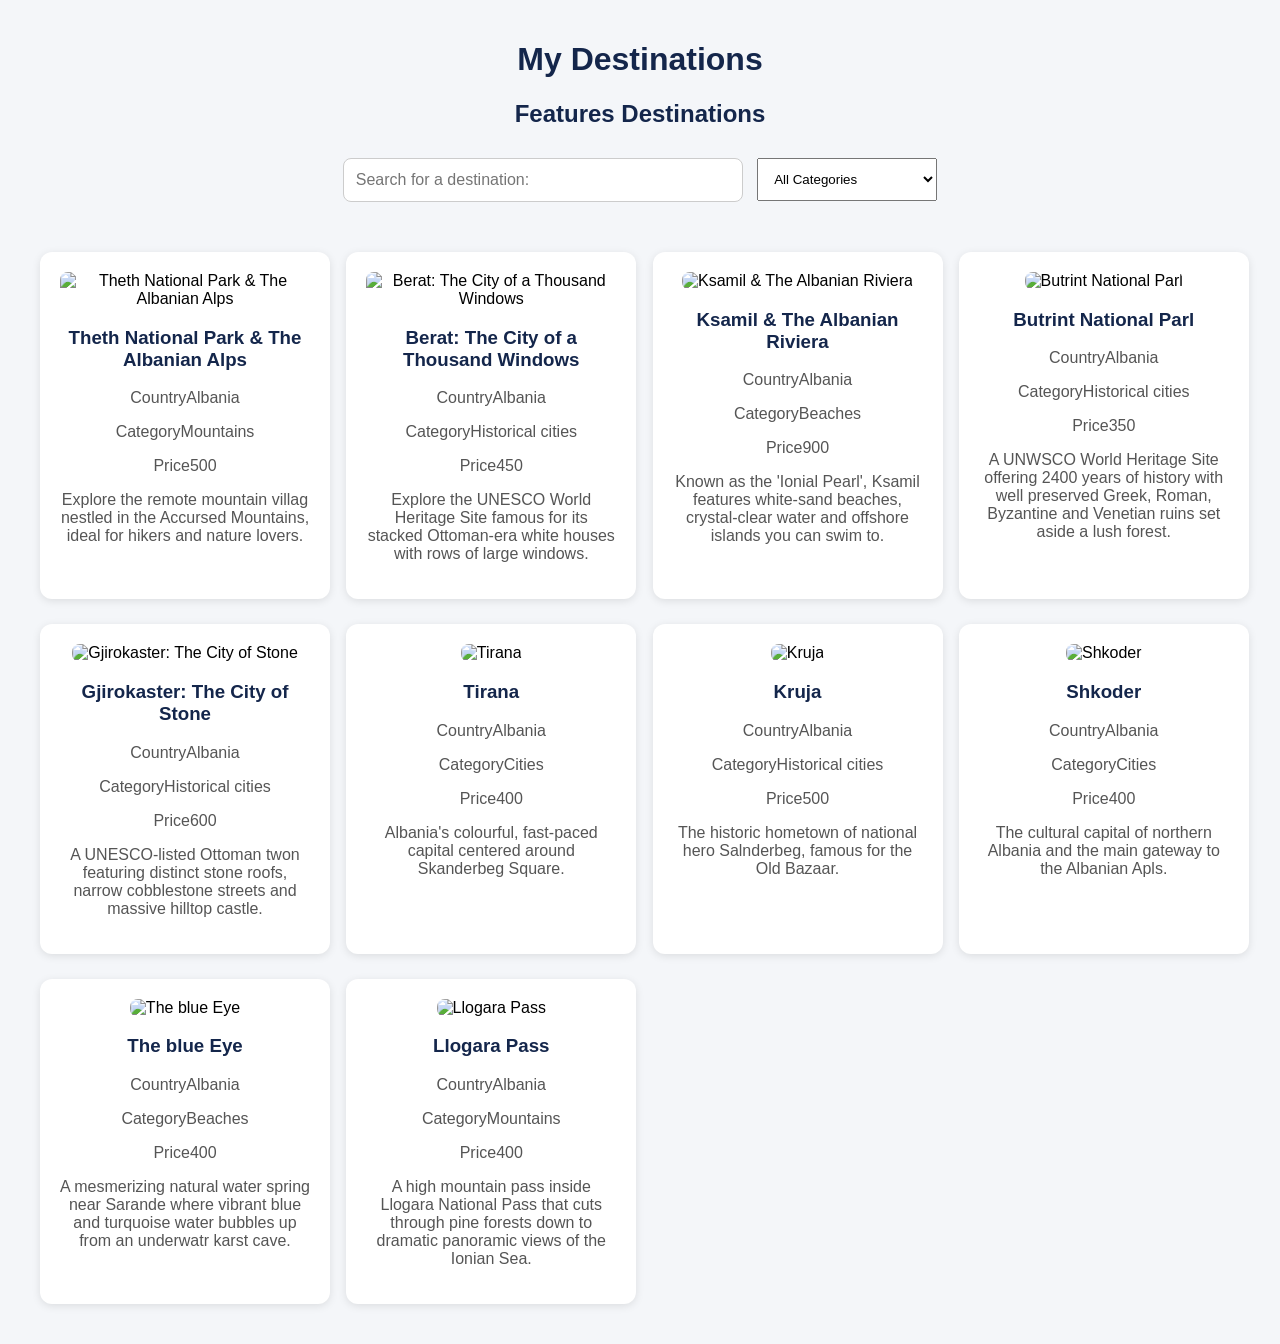
==== index.html @ 9af8e356 "Updated Homepage" ====
<!DOCTYPE html>
<html lang = "en">
    <head>
        <meta charset= "UTF-8">
        <title>Travel Explorer</title>
    </head>

    <body>
        <h1>My Destinations</h1>

        <h2>Features Destinations</h2>

        <!--search bar-->
        <section class = "search-section">
            <input
                type = "text"
                id = "searchInput"
                placeholder = "Search for a destination: "
            >
            <!--dropdown menu-->
            <select id = "categoryFilter">
                <option value = "all">All Categories</option>
                <option value = "beaches">Beaches</option>
                <option value = "mountains">Mountains</option>
                <option value = "historical cities">Historical Cities</option>
                <option value = "cities">Cities</option>
            </select>
        </section>

        <div id = "featured-container"></featured-conatiner></div> <!--empty container where ill insert the destination cards-->

        <script src = "js/data.js"></script>
        <script src = "js/main.js"></script>
        <link rel = "stylesheet" href = "css/style.css">
    </body>
</html>
---- css/style.css ----
/* general page styling */
body{
    font-family: Arial, sans-serif;
    margin: 0;
    padding: 20px;
    background-color: #f4f6f9;
}

/* main heading */
h1, h2 {
    text-align: center;
    color: #14264B;
}

/*destination container */
#featured-container{
    flex-wrap: wrap;
    justify-content: center;
    gap: 25px;
    padding: 20px;
    margin-top: 30px;
    display: grid;   /*grid layout*/
    grid-template-columns: repeat(auto-fit, minmax(250px, 1fr));
    /*repest-repeats the columns
    auto-fit-adjusts the nr of columns depending onavailable spave
    mnimax-makes sure cards dont become too narrow
    gap creates space between the cards*/
}

/* individual destination cards */
.destination-card{
    background-color: white;
    width: 250px;
    padding: 20px;
    border-radius: 12px;
    box-shadow: 0 2px 8px rgba(0, 0, 0, 0.1);
    text-align: center;
    transition: transform 0.3s ease, box-shadow 0.3s ease;
}

.destination-card img{
    width: 100%;
    height: 180px;
    object-fit: cover;
    border-radius: 8px;
}
.destination-card:hover{
    transform: translateY(-5px);
    box-shadow: 0 6px 15px rgba(0, 0, 0, 0.2);
}

/* card headings */
.destination-card h3{
    color: #14264B;
}

/* card descriptions */
.destination-card p{
    color: #555;
}
.card img{
    width: 100px;
    height: 180px;
    object-fit: cover;
    border-radius: 8px;
}

.search-section{
    text-align: center;
    margin: 30px 0;
}
#searchInput{
    display: inline-block;
    width: 400px;
    padding: 12px;
    box-sizing: border-box;
    vertical-align: middle;
    border: 1px solid #ccc;
    border-radius: 8px;
    font-size: 16px;
}
#categoryFilter{
    display: inline-block;
    width: 180px;
    padding: 12px;
    margin-left: 10px;
    box-sizing: border-box;
    vertical-align: middle;
}
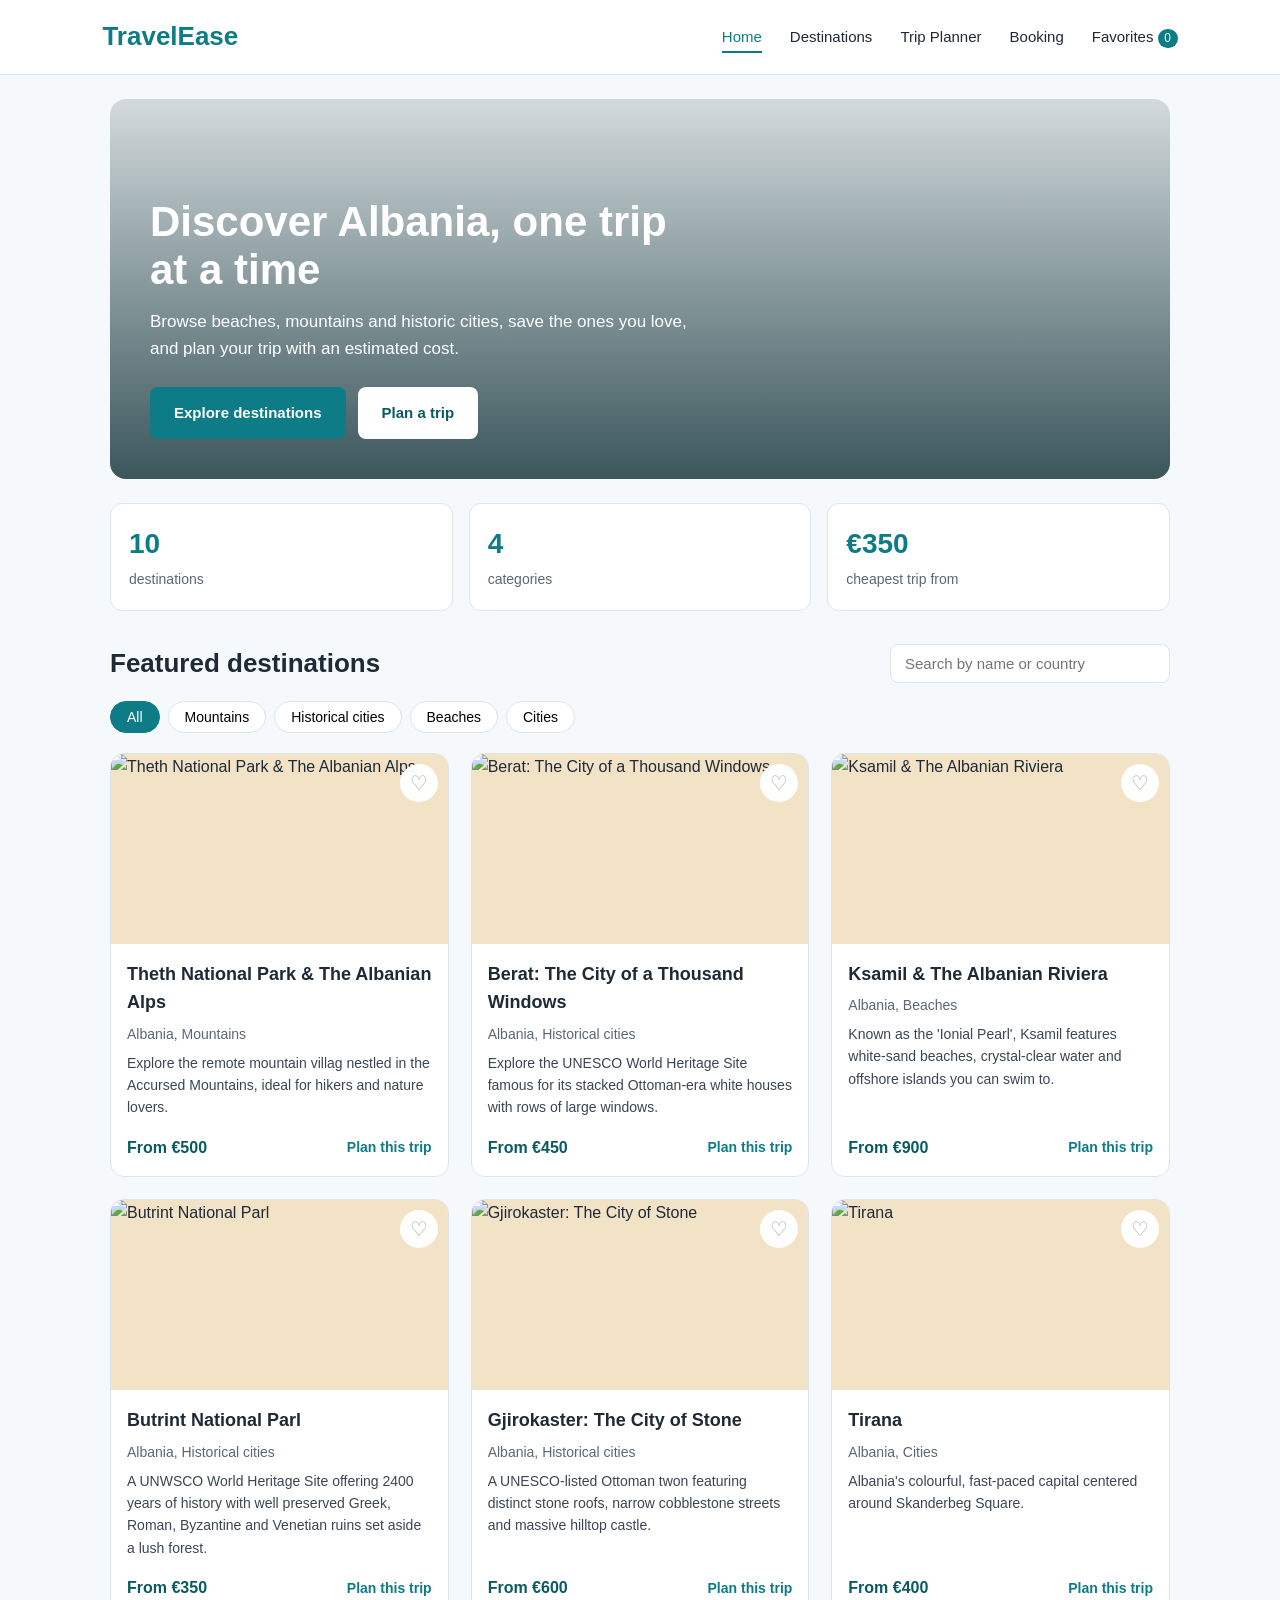
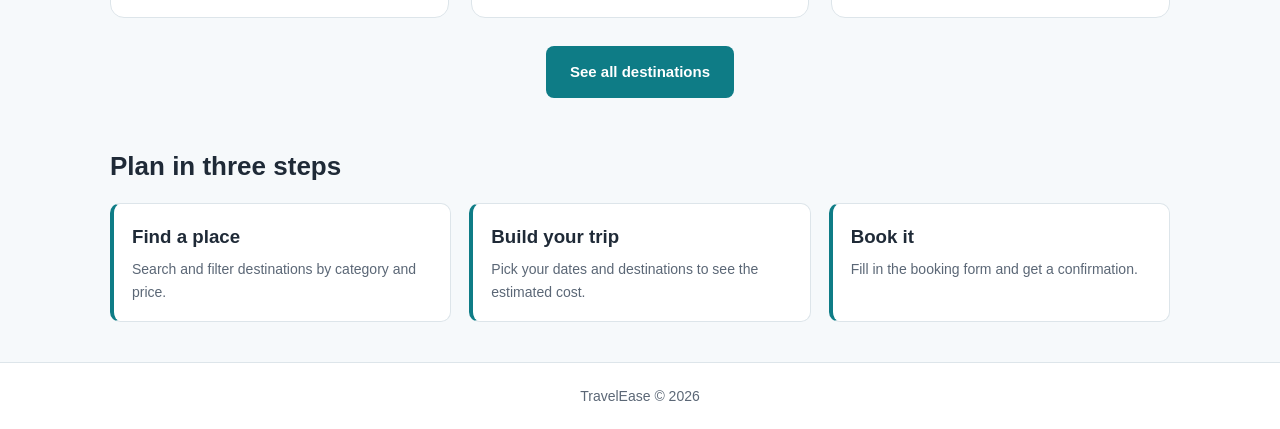
==== commit 07b9a5bc: "final updated project" ====
--- a/index.html
+++ b/index.html
@@ -1,36 +1,85 @@
 <!DOCTYPE html>
-<html lang = "en">
-    <head>
-        <meta charset= "UTF-8">
-        <title>Travel Explorer</title>
-    </head>
+<html lang="en">
+<head>
+    <meta charset="UTF-8">
+    <meta name="viewport" content="width=device-width, initial-scale=1.0">
+    <title>TravelEase | Home</title>
+    <link rel="stylesheet" href="css/style.css">
+</head>
+<body class="site home">
 
-    <body>
-        <h1>My Destinations</h1>
+    <!-- Navigation Bar -->
+    <header class="site-header">
+        <nav class="navbar">
+            <h2 class="logo">TravelEase</h2>
+            <ul class="nav-links">
+                <li><a href="index.html" class="active">Home</a></li>
+                <li><a href="destinations.html">Destinations</a></li>
+                <li><a href="planner.html">Trip Planner</a></li>
+                <li><a href="booking.html">Booking</a></li>
+                <li><a href="favorites.html">Favorites <span id="favCount" class="badge" hidden>0</span></a></li>
+            </ul>
+        </nav>
+    </header>
 
-        <h2>Features Destinations</h2>
-
-        <!--search bar-->
-        <section class = "search-section">
-            <input
-                type = "text"
-                id = "searchInput"
-                placeholder = "Search for a destination: "
-            >
-            <!--dropdown menu-->
-            <select id = "categoryFilter">
-                <option value = "all">All Categories</option>
-                <option value = "beaches">Beaches</option>
-                <option value = "mountains">Mountains</option>
-                <option value = "historical cities">Historical Cities</option>
-                <option value = "cities">Cities</option>
-            </select>
+    <main>
+        <!-- Hero -->
+        <section class="hero" id="hero">
+            <div class="hero-content">
+                <h1>Discover Albania, one trip at a time</h1>
+                <p>Browse beaches, mountains and historic cities, save the ones you love, and plan your trip with an estimated cost.</p>
+                <div class="hero-actions">
+                    <a href="destinations.html" class="btn btn-primary">Explore destinations</a>
+                    <a href="planner.html" class="btn btn-light">Plan a trip</a>
+                </div>
+            </div>
         </section>
 
-        <div id = "featured-container"></featured-conatiner></div> <!--empty container where ill insert the destination cards-->
+        <!-- Quick stats (filled by main.js) -->
+        <section class="stats" id="stats" aria-label="Site summary"></section>
 
-        <script src = "js/data.js"></script>
-        <script src = "js/main.js"></script>
-        <link rel = "stylesheet" href = "css/style.css">
-    </body>
-</html>+        <!-- Featured destinations -->
+        <section class="featured">
+            <div class="section-head">
+                <h2>Featured destinations</h2>
+                <input type="search" id="homeSearch" placeholder="Search by name or country" aria-label="Search destinations">
+            </div>
+
+            <div class="chips" id="chips" role="group" aria-label="Filter by category"></div>
+
+            <div id="featured-container" class="card-grid"></div>
+            <p id="noResults" class="empty" hidden>No destinations match your search. Try another name or category.</p>
+
+            <div class="more">
+                <a href="destinations.html" class="btn btn-primary">See all destinations</a>
+            </div>
+        </section>
+
+        <!-- How it works -->
+        <section class="steps">
+            <h2>Plan in three steps</h2>
+            <div class="steps-grid">
+                <a href="destinations.html" class="step">
+                    <h3>Find a place</h3>
+                    <p>Search and filter destinations by category and price.</p>
+                </a>
+                <a href="planner.html" class="step">
+                    <h3>Build your trip</h3>
+                    <p>Pick your dates and destinations to see the estimated cost.</p>
+                </a>
+                <a href="booking.html" class="step">
+                    <h3>Book it</h3>
+                    <p>Fill in the booking form and get a confirmation.</p>
+                </a>
+            </div>
+        </section>
+    </main>
+
+    <footer class="site-footer">
+        <p>TravelEase &copy; 2026</p>
+    </footer>
+
+    <script src="js/data.js"></script>
+    <script src="js/main.js"></script>
+</body>
+</html>
--- a/css/style.css
+++ b/css/style.css
@@ -1,89 +1,106 @@
-/* general page styling */
-body{
-    font-family: Arial, sans-serif;
-    margin: 0;
-    padding: 20px;
-    background-color: #f4f6f9;
+/* GENERAL (homepage only, so other pages keep their own look) */
+.site, .site * { box-sizing: border-box; }
+.site { margin: 0; font-family: Arial, sans-serif; line-height: 1.6; color: #1f2a37; background: #f6f9fb; }
+.site h1, .site h2, .site h3, .site p, .site ul { margin: 0; padding: 0; }
+.site a { color: inherit; }
+.site :focus-visible { outline: 3px solid #0e7c86; outline-offset: 2px; }
+
+:root { --teal: #0e7c86; --teal-dark: #0a5a62; --sand: #f2e3c6; --ink: #1f2a37; --muted: #5b6776; --line: #dde5ea; }
+
+/* NAVIGATION BAR */
+.site .site-header { background: #fff; border-bottom: 1px solid var(--line); position: sticky; top: 0; z-index: 10; }
+.site .navbar { display: flex; justify-content: space-between; align-items: center; padding: 16px 8%; flex-wrap: wrap; gap: 10px; }
+.site .logo { font-size: 26px; color: var(--teal); }
+.site .nav-links { display: flex; align-items: center; gap: 28px; list-style: none; flex-wrap: wrap; }
+.site .nav-links a { text-decoration: none; font-size: 15px; padding: 6px 0; border-bottom: 2px solid transparent; }
+.site .nav-links a:hover, .site .nav-links a.active { color: var(--teal); border-bottom-color: var(--teal); }
+.site .badge { display: inline-block; min-width: 20px; padding: 0 6px; border-radius: 10px; background: var(--teal); color: #fff; font-size: 12px; text-align: center; }
+
+/* LAYOUT */
+.site main { width: 100%; max-width: 1100px; margin: 0 auto; padding: 24px 20px 40px; }
+
+/* HERO */
+.hero { border-radius: 16px; min-height: 380px; display: flex; align-items: flex-end; padding: 40px; color: #fff;
+        background: linear-gradient(135deg, #0a5a62, #0e7c86 60%, #3fa7a0) center / cover no-repeat; }
+.hero-content { max-width: 560px; }
+.hero h1 { font-size: 42px; line-height: 1.15; margin-bottom: 14px; }
+.hero p { font-size: 17px; margin-bottom: 24px; }
+.hero-actions { display: flex; gap: 12px; flex-wrap: wrap; }
+
+/* BUTTONS */
+.site .btn { display: inline-block; padding: 12px 22px; border-radius: 8px; text-decoration: none; font-weight: bold; font-size: 15px; border: 2px solid transparent; cursor: pointer; transition: background .2s, color .2s; }
+.site .btn-primary { background: var(--teal); color: #fff; }
+.site .btn-primary:hover { background: var(--teal-dark); }
+.site .btn-light { background: #fff; color: var(--teal-dark); }
+.site .btn-light:hover { background: var(--sand); }
+
+/* STATS */
+.stats { display: grid; grid-template-columns: repeat(auto-fit, minmax(160px, 1fr)); gap: 16px; margin: 24px 0 8px; }
+.stat { background: #fff; border: 1px solid var(--line); border-radius: 12px; padding: 18px; }
+.stat strong { display: block; font-size: 28px; color: var(--teal); }
+.stat span { color: var(--muted); font-size: 14px; }
+
+/* FEATURED */
+.featured { margin-top: 32px; }
+.section-head { display: flex; justify-content: space-between; align-items: center; gap: 16px; flex-wrap: wrap; margin-bottom: 16px; }
+.section-head h2, .steps h2 { font-size: 26px; }
+.site #homeSearch { padding: 10px 14px; border: 1px solid var(--line); border-radius: 8px; font-size: 15px; width: 100%; max-width: 280px; }
+.chips { display: flex; gap: 8px; flex-wrap: wrap; margin-bottom: 20px; }
+.chip { padding: 7px 16px; border-radius: 20px; border: 1px solid var(--line); background: #fff; font-size: 14px; cursor: pointer; }
+.chip:hover { border-color: var(--teal); }
+.chip.active { background: var(--teal); border-color: var(--teal); color: #fff; }
+
+.card-grid { display: grid; grid-template-columns: repeat(auto-fill, minmax(300px, 1fr)); gap: 22px; }
+.home-card { background: #fff; border: 1px solid var(--line); border-radius: 14px; overflow: hidden; display: flex; flex-direction: column; transition: transform .2s, box-shadow .2s; }
+.home-card:hover { transform: translateY(-3px); box-shadow: 0 8px 22px rgba(14, 60, 70, .12); }
+.card-img { position: relative; height: 190px; background: var(--sand); }
+.card-img img { width: 100%; height: 100%; object-fit: cover; display: block; }
+.fav-btn { position: absolute; top: 10px; right: 10px; width: 38px; height: 38px; border-radius: 50%; border: none; background: rgba(255,255,255,.95); font-size: 20px; line-height: 1; cursor: pointer; color: #9aa5b1; }
+.fav-btn[aria-pressed="true"] { color: #d63a4a; }
+.card-body { padding: 16px; display: flex; flex-direction: column; gap: 6px; flex: 1; }
+.card-body h3 { font-size: 18px; }
+.card-meta { color: var(--muted); font-size: 14px; }
+.card-body p.desc { font-size: 14px; color: #3b4654; }
+.card-foot { display: flex; justify-content: space-between; align-items: center; margin-top: auto; padding-top: 10px; }
+.price { font-weight: bold; color: var(--teal-dark); }
+.card-foot a { font-size: 14px; color: var(--teal); font-weight: bold; text-decoration: none; }
+.card-foot a:hover { text-decoration: underline; }
+.empty { text-align: center; color: var(--muted); padding: 30px 0; }
+.more { text-align: center; margin-top: 28px; }
+
+/* STEPS */
+.steps { margin-top: 48px; }
+.steps h2 { margin-bottom: 16px; }
+.steps-grid { display: grid; grid-template-columns: repeat(auto-fit, minmax(220px, 1fr)); gap: 18px; }
+.step { background: #fff; border: 1px solid var(--line); border-left: 4px solid var(--teal); border-radius: 10px; padding: 18px; text-decoration: none; }
+.step h3 { margin-bottom: 6px; }
+.step p { color: var(--muted); font-size: 14px; }
+.step:hover { background: #eef7f8; }
+
+/* FOOTER */
+.site-footer { text-align: center; padding: 22px; color: var(--muted); font-size: 14px; border-top: 1px solid var(--line); background: #fff; }
+
+@media (max-width: 600px) {
+    .hero { padding: 24px; min-height: 320px; }
+    .hero h1 { font-size: 30px; }
+    .site .nav-links { gap: 16px; }
 }
+@media (prefers-reduced-motion: reduce) { .site * { transition: none !important; } }
 
-/* main heading */
-h1, h2 {
-    text-align: center;
-    color: #14264B;
-}
 
-/*destination container */
-#featured-container{
-    flex-wrap: wrap;
-    justify-content: center;
-    gap: 25px;
-    padding: 20px;
-    margin-top: 30px;
-    display: grid;   /*grid layout*/
-    grid-template-columns: repeat(auto-fit, minmax(250px, 1fr));
-    /*repest-repeats the columns
-    auto-fit-adjusts the nr of columns depending onavailable spave
-    mnimax-makes sure cards dont become too narrow
-    gap creates space between the cards*/
-}
-
-/* individual destination cards */
-.destination-card{
-    background-color: white;
-    width: 250px;
-    padding: 20px;
-    border-radius: 12px;
-    box-shadow: 0 2px 8px rgba(0, 0, 0, 0.1);
-    text-align: center;
-    transition: transform 0.3s ease, box-shadow 0.3s ease;
-}
-
-.destination-card img{
-    width: 100%;
-    height: 180px;
-    object-fit: cover;
-    border-radius: 8px;
-}
-.destination-card:hover{
-    transform: translateY(-5px);
-    box-shadow: 0 6px 15px rgba(0, 0, 0, 0.2);
-}
-
-/* card headings */
-.destination-card h3{
-    color: #14264B;
-}
-
-/* card descriptions */
-.destination-card p{
-    color: #555;
-}
-.card img{
-    width: 100px;
-    height: 180px;
-    object-fit: cover;
-    border-radius: 8px;
-}
-
-.search-section{
-    text-align: center;
-    margin: 30px 0;
-}
-#searchInput{
-    display: inline-block;
-    width: 400px;
-    padding: 12px;
-    box-sizing: border-box;
-    vertical-align: middle;
-    border: 1px solid #ccc;
-    border-radius: 8px;
-    font-size: 16px;
-}
-#categoryFilter{
-    display: inline-block;
-    width: 180px;
-    padding: 12px;
-    margin-left: 10px;
-    box-sizing: border-box;
-    vertical-align: middle;
-}
+/* SAVED TRIPS / BOOKINGS LISTS (planner and booking pages) */
+.saved-list { display: grid; gap: 12px; }
+.saved-item { display: flex; justify-content: space-between; align-items: center; gap: 16px; flex-wrap: wrap; padding: 14px 16px; border: 1px solid var(--line); border-radius: 12px; background: #fff; }
+.saved-item h3 { font-size: 16px; margin-bottom: 2px; }
+.saved-item p { font-size: 14px; color: var(--muted); }
+.saved-actions { display: flex; gap: 8px; }
+.mini-btn { padding: 8px 14px; border-radius: 8px; border: 1px solid var(--line); background: #fff; cursor: pointer; font-weight: bold; font-size: 14px; font-family: inherit; }
+.mini-btn.primary { background: var(--teal); border-color: var(--teal); color: #fff; }
+.mini-btn.primary:hover { background: var(--teal-dark); }
+.mini-btn.danger { color: #c0392b; border-color: #e6b8b2; }
+.mini-btn.danger:hover { background: #fdf1ef; }
+.save-message { margin-top: 12px; text-align: center; font-weight: bold; color: var(--teal-dark); }
+.my-bookings { max-width: 650px; margin: 40px auto 0; }
+.my-bookings h2 { font-size: 24px; margin-bottom: 4px; }
+.my-bookings-note { color: var(--muted); font-size: 14px; margin-bottom: 14px; }
+.saved-list .empty-message { color: var(--muted); text-align: center; padding: 20px; }
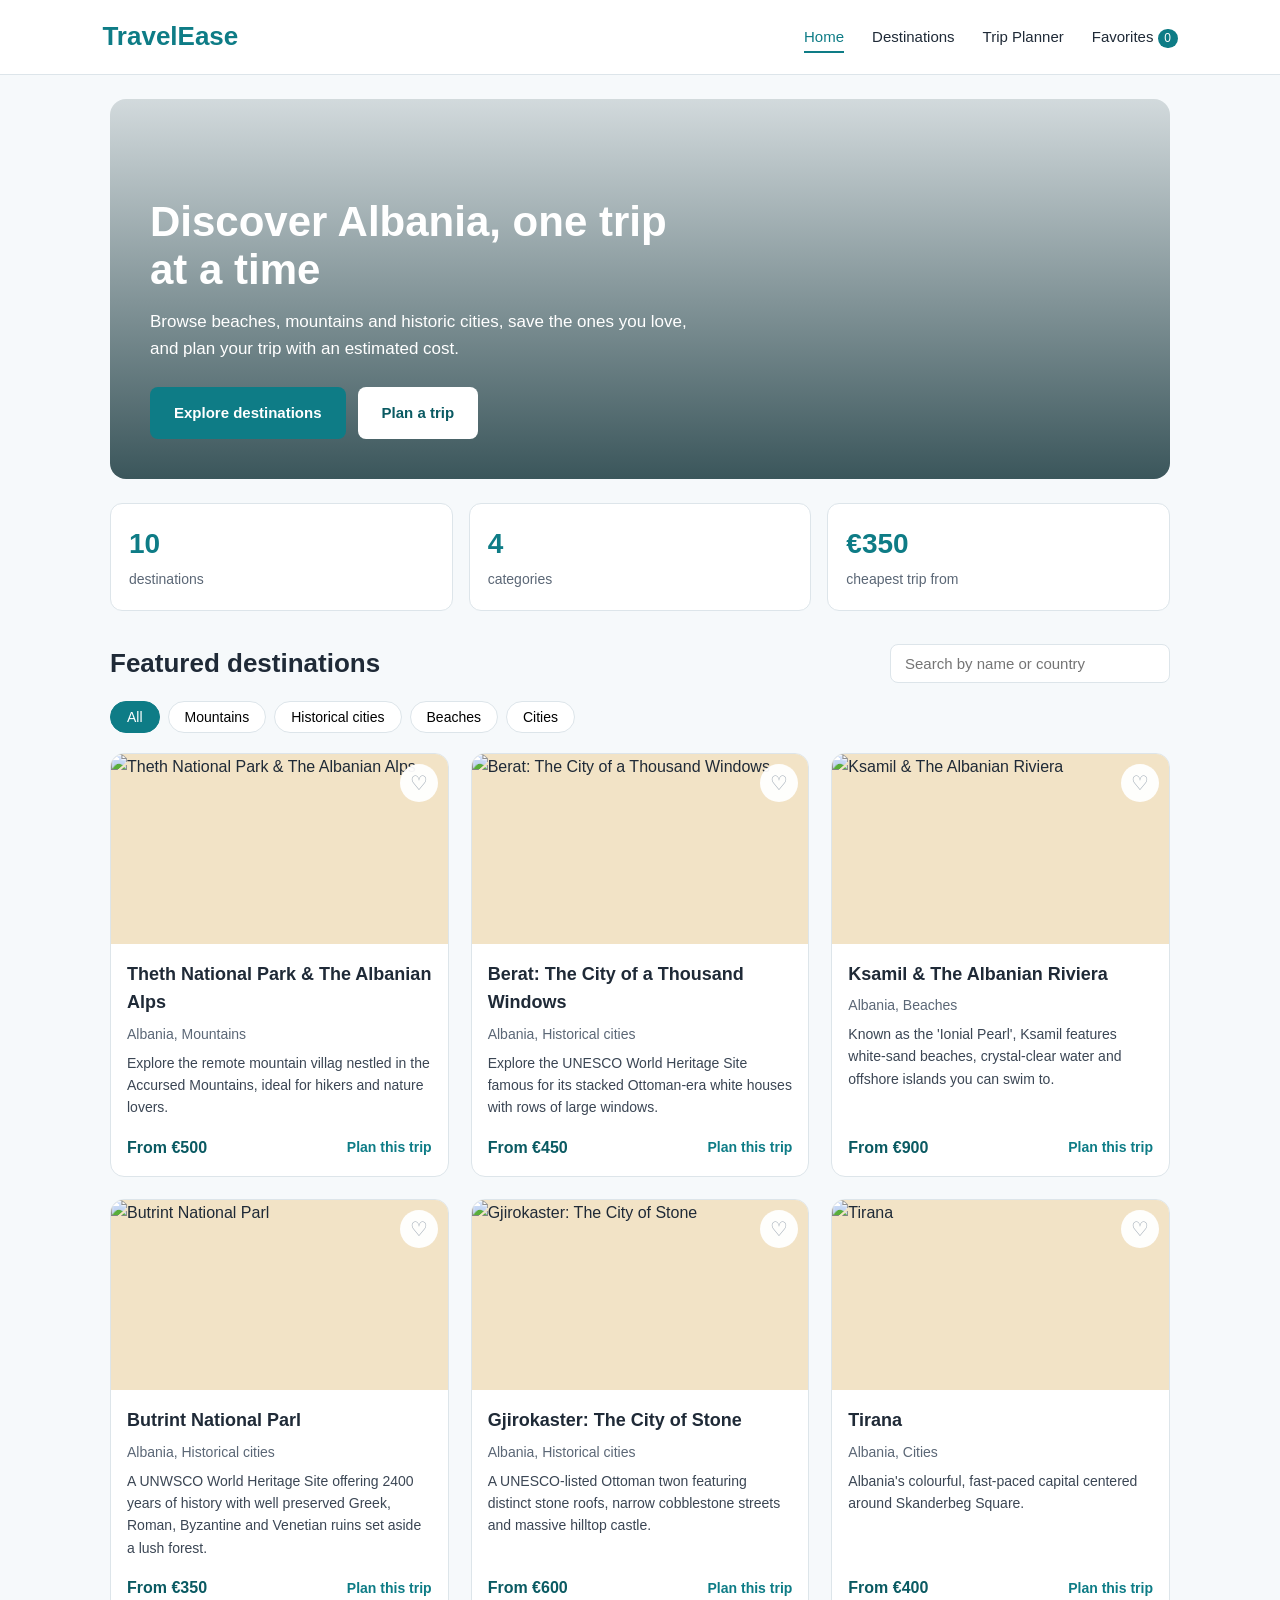
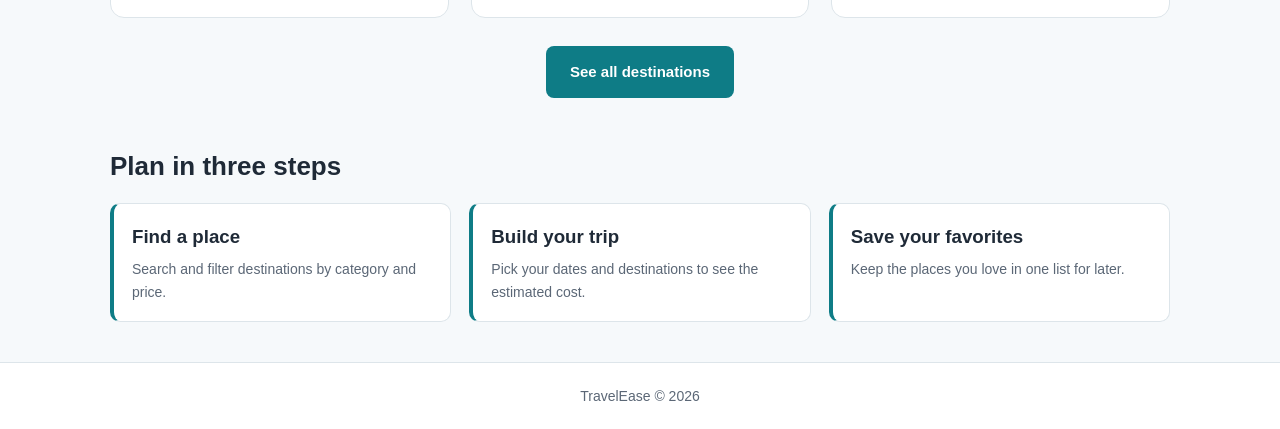
==== commit 28c24e53: "final update 2.0" ====
--- a/index.html
+++ b/index.html
@@ -16,7 +16,6 @@
                 <li><a href="index.html" class="active">Home</a></li>
                 <li><a href="destinations.html">Destinations</a></li>
                 <li><a href="planner.html">Trip Planner</a></li>
-                <li><a href="booking.html">Booking</a></li>
                 <li><a href="favorites.html">Favorites <span id="favCount" class="badge" hidden>0</span></a></li>
             </ul>
         </nav>
@@ -67,9 +66,9 @@
                     <h3>Build your trip</h3>
                     <p>Pick your dates and destinations to see the estimated cost.</p>
                 </a>
-                <a href="booking.html" class="step">
-                    <h3>Book it</h3>
-                    <p>Fill in the booking form and get a confirmation.</p>
+                <a href="favorites.html" class="step">
+                    <h3>Save your favorites</h3>
+                    <p>Keep the places you love in one list for later.</p>
                 </a>
             </div>
         </section>
--- a/css/style.css
+++ b/css/style.css
@@ -1,106 +1,509 @@
 /* GENERAL (homepage only, so other pages keep their own look) */
-.site, .site * { box-sizing: border-box; }
-.site { margin: 0; font-family: Arial, sans-serif; line-height: 1.6; color: #1f2a37; background: #f6f9fb; }
-.site h1, .site h2, .site h3, .site p, .site ul { margin: 0; padding: 0; }
-.site a { color: inherit; }
-.site :focus-visible { outline: 3px solid #0e7c86; outline-offset: 2px; }
-
-:root { --teal: #0e7c86; --teal-dark: #0a5a62; --sand: #f2e3c6; --ink: #1f2a37; --muted: #5b6776; --line: #dde5ea; }
+.site,
+.site * {
+    box-sizing: border-box;
+}
+
+.site {
+    margin: 0;
+    font-family: Arial, sans-serif;
+    line-height: 1.6;
+    color: #1f2a37;
+    background: #f6f9fb;
+}
+
+.site h1,
+.site h2,
+.site h3,
+.site p,
+.site ul {
+    margin: 0;
+    padding: 0;
+}
+
+.site a {
+    color: inherit;
+}
+
+.site :focus-visible {
+    outline: 3px solid #0e7c86;
+    outline-offset: 2px;
+}
+
+:root {
+    --teal: #0e7c86;
+    --teal-dark: #0a5a62;
+    --sand: #f2e3c6;
+    --ink: #1f2a37;
+    --muted: #5b6776;
+    --line: #dde5ea;
+}
+
 
 /* NAVIGATION BAR */
-.site .site-header { background: #fff; border-bottom: 1px solid var(--line); position: sticky; top: 0; z-index: 10; }
-.site .navbar { display: flex; justify-content: space-between; align-items: center; padding: 16px 8%; flex-wrap: wrap; gap: 10px; }
-.site .logo { font-size: 26px; color: var(--teal); }
-.site .nav-links { display: flex; align-items: center; gap: 28px; list-style: none; flex-wrap: wrap; }
-.site .nav-links a { text-decoration: none; font-size: 15px; padding: 6px 0; border-bottom: 2px solid transparent; }
-.site .nav-links a:hover, .site .nav-links a.active { color: var(--teal); border-bottom-color: var(--teal); }
-.site .badge { display: inline-block; min-width: 20px; padding: 0 6px; border-radius: 10px; background: var(--teal); color: #fff; font-size: 12px; text-align: center; }
+.site .site-header {
+    background: #fff;
+    border-bottom: 1px solid var(--line);
+    position: sticky;
+    top: 0;
+    z-index: 10;
+}
+
+.site .navbar {
+    display: flex;
+    justify-content: space-between;
+    align-items: center;
+    padding: 16px 8%;
+    flex-wrap: wrap;
+    gap: 10px;
+}
+
+.site .logo {
+    font-size: 26px;
+    color: var(--teal);
+}
+
+.site .nav-links {
+    display: flex;
+    align-items: center;
+    gap: 28px;
+    list-style: none;
+    flex-wrap: wrap;
+}
+
+.site .nav-links a {
+    text-decoration: none;
+    font-size: 15px;
+    padding: 6px 0;
+    border-bottom: 2px solid transparent;
+}
+
+.site .nav-links a:hover,
+.site .nav-links a.active {
+    color: var(--teal);
+    border-bottom-color: var(--teal);
+}
+
+.site .badge {
+    display: inline-block;
+    min-width: 20px;
+    padding: 0 6px;
+    border-radius: 10px;
+    background: var(--teal);
+    color: #fff;
+    font-size: 12px;
+    text-align: center;
+}
+
 
 /* LAYOUT */
-.site main { width: 100%; max-width: 1100px; margin: 0 auto; padding: 24px 20px 40px; }
+.site main {
+    width: 100%;
+    max-width: 1100px;
+    margin: 0 auto;
+    padding: 24px 20px 40px;
+}
+
 
 /* HERO */
-.hero { border-radius: 16px; min-height: 380px; display: flex; align-items: flex-end; padding: 40px; color: #fff;
-        background: linear-gradient(135deg, #0a5a62, #0e7c86 60%, #3fa7a0) center / cover no-repeat; }
-.hero-content { max-width: 560px; }
-.hero h1 { font-size: 42px; line-height: 1.15; margin-bottom: 14px; }
-.hero p { font-size: 17px; margin-bottom: 24px; }
-.hero-actions { display: flex; gap: 12px; flex-wrap: wrap; }
+.hero {
+    border-radius: 16px;
+    min-height: 380px;
+    display: flex;
+    align-items: flex-end;
+    padding: 40px;
+    color: #fff;
+    background: linear-gradient(135deg, #0a5a62, #0e7c86 60%, #3fa7a0) center / cover no-repeat;
+}
+
+.hero-content {
+    max-width: 560px;
+}
+
+.hero h1 {
+    font-size: 42px;
+    line-height: 1.15;
+    margin-bottom: 14px;
+}
+
+.hero p {
+    font-size: 17px;
+    margin-bottom: 24px;
+}
+
+.hero-actions {
+    display: flex;
+    gap: 12px;
+    flex-wrap: wrap;
+}
+
 
 /* BUTTONS */
-.site .btn { display: inline-block; padding: 12px 22px; border-radius: 8px; text-decoration: none; font-weight: bold; font-size: 15px; border: 2px solid transparent; cursor: pointer; transition: background .2s, color .2s; }
-.site .btn-primary { background: var(--teal); color: #fff; }
-.site .btn-primary:hover { background: var(--teal-dark); }
-.site .btn-light { background: #fff; color: var(--teal-dark); }
-.site .btn-light:hover { background: var(--sand); }
+.site .btn {
+    display: inline-block;
+    padding: 12px 22px;
+    border-radius: 8px;
+    text-decoration: none;
+    font-weight: bold;
+    font-size: 15px;
+    border: 2px solid transparent;
+    cursor: pointer;
+    transition: background .2s, color .2s;
+}
+
+.site .btn-primary {
+    background: var(--teal);
+    color: #fff;
+}
+
+.site .btn-primary:hover {
+    background: var(--teal-dark);
+}
+
+.site .btn-light {
+    background: #fff;
+    color: var(--teal-dark);
+}
+
+.site .btn-light:hover {
+    background: var(--sand);
+}
+
 
 /* STATS */
-.stats { display: grid; grid-template-columns: repeat(auto-fit, minmax(160px, 1fr)); gap: 16px; margin: 24px 0 8px; }
-.stat { background: #fff; border: 1px solid var(--line); border-radius: 12px; padding: 18px; }
-.stat strong { display: block; font-size: 28px; color: var(--teal); }
-.stat span { color: var(--muted); font-size: 14px; }
+.stats {
+    display: grid;
+    grid-template-columns: repeat(auto-fit, minmax(160px, 1fr));
+    gap: 16px;
+    margin: 24px 0 8px;
+}
+
+.stat {
+    background: #fff;
+    border: 1px solid var(--line);
+    border-radius: 12px;
+    padding: 18px;
+}
+
+.stat strong {
+    display: block;
+    font-size: 28px;
+    color: var(--teal);
+}
+
+.stat span {
+    color: var(--muted);
+    font-size: 14px;
+}
+
 
 /* FEATURED */
-.featured { margin-top: 32px; }
-.section-head { display: flex; justify-content: space-between; align-items: center; gap: 16px; flex-wrap: wrap; margin-bottom: 16px; }
-.section-head h2, .steps h2 { font-size: 26px; }
-.site #homeSearch { padding: 10px 14px; border: 1px solid var(--line); border-radius: 8px; font-size: 15px; width: 100%; max-width: 280px; }
-.chips { display: flex; gap: 8px; flex-wrap: wrap; margin-bottom: 20px; }
-.chip { padding: 7px 16px; border-radius: 20px; border: 1px solid var(--line); background: #fff; font-size: 14px; cursor: pointer; }
-.chip:hover { border-color: var(--teal); }
-.chip.active { background: var(--teal); border-color: var(--teal); color: #fff; }
-
-.card-grid { display: grid; grid-template-columns: repeat(auto-fill, minmax(300px, 1fr)); gap: 22px; }
-.home-card { background: #fff; border: 1px solid var(--line); border-radius: 14px; overflow: hidden; display: flex; flex-direction: column; transition: transform .2s, box-shadow .2s; }
-.home-card:hover { transform: translateY(-3px); box-shadow: 0 8px 22px rgba(14, 60, 70, .12); }
-.card-img { position: relative; height: 190px; background: var(--sand); }
-.card-img img { width: 100%; height: 100%; object-fit: cover; display: block; }
-.fav-btn { position: absolute; top: 10px; right: 10px; width: 38px; height: 38px; border-radius: 50%; border: none; background: rgba(255,255,255,.95); font-size: 20px; line-height: 1; cursor: pointer; color: #9aa5b1; }
-.fav-btn[aria-pressed="true"] { color: #d63a4a; }
-.card-body { padding: 16px; display: flex; flex-direction: column; gap: 6px; flex: 1; }
-.card-body h3 { font-size: 18px; }
-.card-meta { color: var(--muted); font-size: 14px; }
-.card-body p.desc { font-size: 14px; color: #3b4654; }
-.card-foot { display: flex; justify-content: space-between; align-items: center; margin-top: auto; padding-top: 10px; }
-.price { font-weight: bold; color: var(--teal-dark); }
-.card-foot a { font-size: 14px; color: var(--teal); font-weight: bold; text-decoration: none; }
-.card-foot a:hover { text-decoration: underline; }
-.empty { text-align: center; color: var(--muted); padding: 30px 0; }
-.more { text-align: center; margin-top: 28px; }
+.featured {
+    margin-top: 32px;
+}
+
+.section-head {
+    display: flex;
+    justify-content: space-between;
+    align-items: center;
+    gap: 16px;
+    flex-wrap: wrap;
+    margin-bottom: 16px;
+}
+
+.section-head h2,
+.steps h2 {
+    font-size: 26px;
+}
+
+.site #homeSearch {
+    padding: 10px 14px;
+    border: 1px solid var(--line);
+    border-radius: 8px;
+    font-size: 15px;
+    width: 100%;
+    max-width: 280px;
+}
+
+.chips {
+    display: flex;
+    gap: 8px;
+    flex-wrap: wrap;
+    margin-bottom: 20px;
+}
+
+.chip {
+    padding: 7px 16px;
+    border-radius: 20px;
+    border: 1px solid var(--line);
+    background: #fff;
+    font-size: 14px;
+    cursor: pointer;
+}
+
+.chip:hover {
+    border-color: var(--teal);
+}
+
+.chip.active {
+    background: var(--teal);
+    border-color: var(--teal);
+    color: #fff;
+}
+
+.card-grid {
+    display: grid;
+    grid-template-columns: repeat(auto-fill, minmax(300px, 1fr));
+    gap: 22px;
+}
+
+.home-card {
+    background: #fff;
+    border: 1px solid var(--line);
+    border-radius: 14px;
+    overflow: hidden;
+    display: flex;
+    flex-direction: column;
+    transition: transform .2s, box-shadow .2s;
+}
+
+.home-card:hover {
+    transform: translateY(-3px);
+    box-shadow: 0 8px 22px rgba(14, 60, 70, .12);
+}
+
+.card-img {
+    position: relative;
+    height: 190px;
+    background: var(--sand);
+}
+
+.card-img img {
+    width: 100%;
+    height: 100%;
+    object-fit: cover;
+    display: block;
+}
+
+.fav-btn {
+    position: absolute;
+    top: 10px;
+    right: 10px;
+    width: 38px;
+    height: 38px;
+    border-radius: 50%;
+    border: none;
+    background: rgba(255,255,255,.95);
+    font-size: 20px;
+    line-height: 1;
+    cursor: pointer;
+    color: #9aa5b1;
+}
+
+.fav-btn[aria-pressed="true"] {
+    color: #d63a4a;
+}
+
+.card-body {
+    padding: 16px;
+    display: flex;
+    flex-direction: column;
+    gap: 6px;
+    flex: 1;
+}
+
+.card-body h3 {
+    font-size: 18px;
+}
+
+.card-meta {
+    color: var(--muted);
+    font-size: 14px;
+}
+
+.card-body p.desc {
+    font-size: 14px;
+    color: #3b4654;
+}
+
+.card-foot {
+    display: flex;
+    justify-content: space-between;
+    align-items: center;
+    margin-top: auto;
+    padding-top: 10px;
+}
+
+.price {
+    font-weight: bold;
+    color: var(--teal-dark);
+}
+
+.card-foot a {
+    font-size: 14px;
+    color: var(--teal);
+    font-weight: bold;
+    text-decoration: none;
+}
+
+.card-foot a:hover {
+    text-decoration: underline;
+}
+
+.empty {
+    text-align: center;
+    color: var(--muted);
+    padding: 30px 0;
+}
+
+.more {
+    text-align: center;
+    margin-top: 28px;
+}
+
 
 /* STEPS */
-.steps { margin-top: 48px; }
-.steps h2 { margin-bottom: 16px; }
-.steps-grid { display: grid; grid-template-columns: repeat(auto-fit, minmax(220px, 1fr)); gap: 18px; }
-.step { background: #fff; border: 1px solid var(--line); border-left: 4px solid var(--teal); border-radius: 10px; padding: 18px; text-decoration: none; }
-.step h3 { margin-bottom: 6px; }
-.step p { color: var(--muted); font-size: 14px; }
-.step:hover { background: #eef7f8; }
+.steps {
+    margin-top: 48px;
+}
+
+.steps h2 {
+    margin-bottom: 16px;
+}
+
+.steps-grid {
+    display: grid;
+    grid-template-columns: repeat(auto-fit, minmax(220px, 1fr));
+    gap: 18px;
+}
+
+.step {
+    background: #fff;
+    border: 1px solid var(--line);
+    border-left: 4px solid var(--teal);
+    border-radius: 10px;
+    padding: 18px;
+    text-decoration: none;
+}
+
+.step h3 {
+    margin-bottom: 6px;
+}
+
+.step p {
+    color: var(--muted);
+    font-size: 14px;
+}
+
+.step:hover {
+    background: #eef7f8;
+}
+
 
 /* FOOTER */
-.site-footer { text-align: center; padding: 22px; color: var(--muted); font-size: 14px; border-top: 1px solid var(--line); background: #fff; }
+.site-footer {
+    text-align: center;
+    padding: 22px;
+    color: var(--muted);
+    font-size: 14px;
+    border-top: 1px solid var(--line);
+    background: #fff;
+}
 
 @media (max-width: 600px) {
-    .hero { padding: 24px; min-height: 320px; }
-    .hero h1 { font-size: 30px; }
-    .site .nav-links { gap: 16px; }
-}
-@media (prefers-reduced-motion: reduce) { .site * { transition: none !important; } }
-
-
-/* SAVED TRIPS / BOOKINGS LISTS (planner and booking pages) */
-.saved-list { display: grid; gap: 12px; }
-.saved-item { display: flex; justify-content: space-between; align-items: center; gap: 16px; flex-wrap: wrap; padding: 14px 16px; border: 1px solid var(--line); border-radius: 12px; background: #fff; }
-.saved-item h3 { font-size: 16px; margin-bottom: 2px; }
-.saved-item p { font-size: 14px; color: var(--muted); }
-.saved-actions { display: flex; gap: 8px; }
-.mini-btn { padding: 8px 14px; border-radius: 8px; border: 1px solid var(--line); background: #fff; cursor: pointer; font-weight: bold; font-size: 14px; font-family: inherit; }
-.mini-btn.primary { background: var(--teal); border-color: var(--teal); color: #fff; }
-.mini-btn.primary:hover { background: var(--teal-dark); }
-.mini-btn.danger { color: #c0392b; border-color: #e6b8b2; }
-.mini-btn.danger:hover { background: #fdf1ef; }
-.save-message { margin-top: 12px; text-align: center; font-weight: bold; color: var(--teal-dark); }
-.my-bookings { max-width: 650px; margin: 40px auto 0; }
-.my-bookings h2 { font-size: 24px; margin-bottom: 4px; }
-.my-bookings-note { color: var(--muted); font-size: 14px; margin-bottom: 14px; }
-.saved-list .empty-message { color: var(--muted); text-align: center; padding: 20px; }
+    .hero {
+        padding: 24px;
+        min-height: 320px;
+    }
+
+    .hero h1 {
+        font-size: 30px;
+    }
+
+    .site .nav-links {
+        gap: 16px;
+    }
+}
+
+@media (prefers-reduced-motion: reduce) {
+    .site * {
+        transition: none !important;
+    }
+}
+
+
+/* SAVED TRIPS LIST */
+.saved-list {
+    display: grid;
+    gap: 12px;
+}
+
+.saved-item {
+    display: flex;
+    justify-content: space-between;
+    align-items: center;
+    gap: 16px;
+    flex-wrap: wrap;
+    padding: 14px 16px;
+    border: 1px solid var(--line);
+    border-radius: 12px;
+    background: #fff;
+}
+
+.saved-item h3 {
+    font-size: 16px;
+    margin-bottom: 2px;
+}
+
+.saved-item p {
+    font-size: 14px;
+    color: var(--muted);
+}
+
+.saved-actions {
+    display: flex;
+    gap: 8px;
+}
+
+.mini-btn {
+    padding: 8px 14px;
+    border-radius: 8px;
+    border: 1px solid var(--line);
+    background: #fff;
+    cursor: pointer;
+    font-weight: bold;
+    font-size: 14px;
+    font-family: inherit;
+}
+
+.mini-btn.primary {
+    background: var(--teal);
+    border-color: var(--teal);
+    color: #fff;
+}
+
+.mini-btn.primary:hover {
+    background: var(--teal-dark);
+}
+
+.mini-btn.danger {
+    color: #c0392b;
+    border-color: #e6b8b2;
+}
+
+.mini-btn.danger:hover {
+    background: #fdf1ef;
+}
+
+.save-message {
+    margin-top: 12px;
+    text-align: center;
+    font-weight: bold;
+    color: var(--teal-dark);
+}
+
+.saved-list .empty-message {
+    color: var(--muted);
+    text-align: center;
+    padding: 20px;
+}
